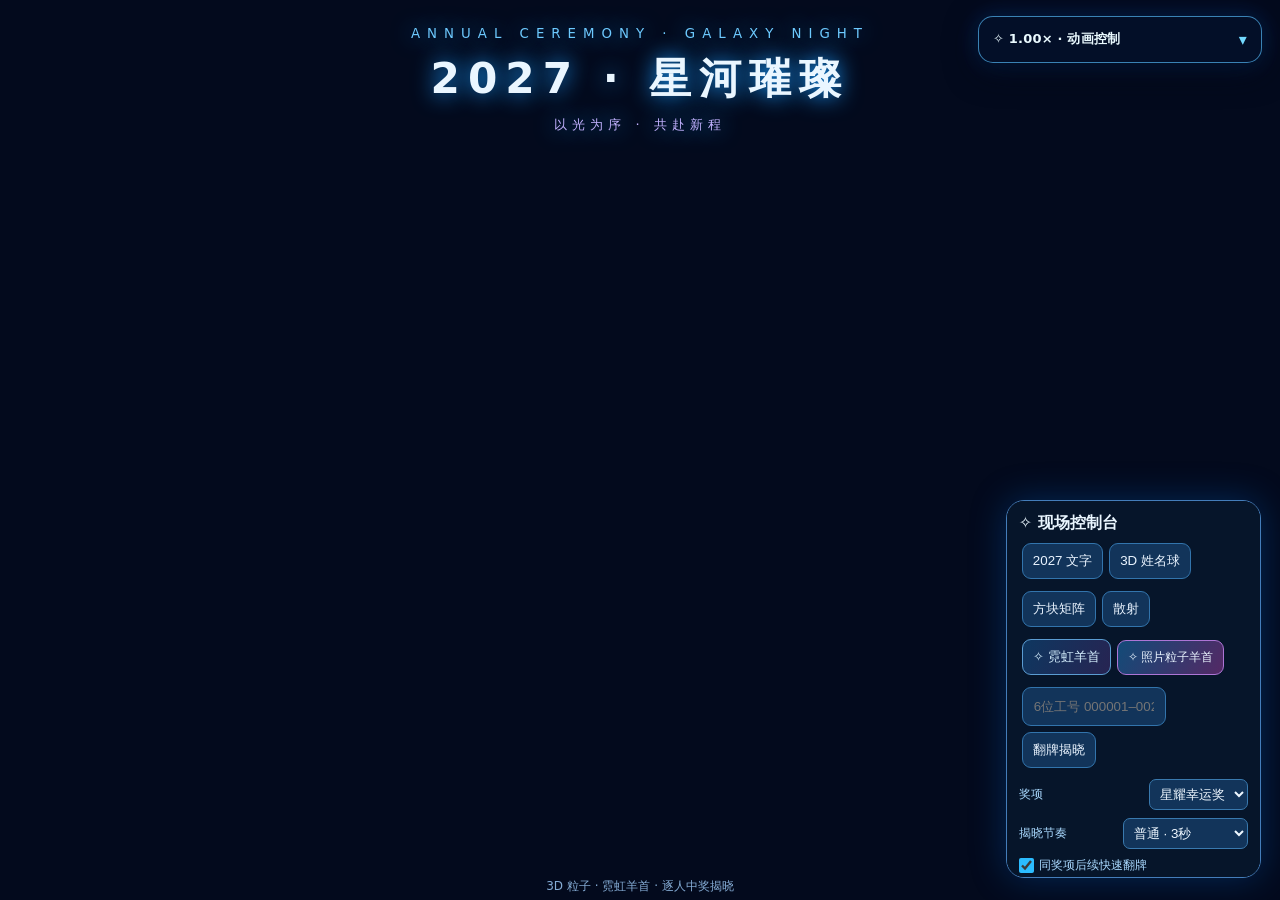
==== index.html @ 6345e289 "feat(cinema): wrap 1500 photos onto weighted 3D horn surfaces" ====
<!doctype html><html lang="zh"><head><meta charset="utf-8"><meta name="viewport" content="width=device-width,initial-scale=1"><title>2027 星河盛典抽奖</title><style>body{margin:0;background:#030a1d;color:#eaf6ff;font-family:system-ui,'PingFang SC',sans-serif;overflow:hidden}#screen{position:fixed;inset:0}header{position:fixed;top:22px;left:0;right:0;text-align:center;pointer-events:none;text-shadow:0 0 22px #189bff}header small{color:#6dcaff;letter-spacing:7px}h1{margin:8px;font-size:clamp(24px,4vw,48px);letter-spacing:8px}header p{color:#c2b2ff;letter-spacing:5px;font-size:13px}.control{position:fixed;right:20px;bottom:20px;background:#07182de8;padding:16px;border:1px solid #447dba;border-radius:18px;box-shadow:0 0 35px #0554ad66;width:280px}.control button,.control input{border:1px solid #3274ac;background:#12345a;color:#eaf4ff;border-radius:9px;padding:11px;margin:3px;cursor:pointer}.control input{width:144px}.control button:hover{background:#2462ab}.win{position:fixed;left:50%;top:49%;transform:translate(-50%,-50%) scale(.4);opacity:0;transition:.6s cubic-bezier(.2,1.5,.3,1);background:linear-gradient(135deg,#112b60,#14163b);border:2px solid #efcd80;border-radius:22px;padding:30px 65px;text-align:center;box-shadow:0 0 100px #d5a14f88;pointer-events:none}.win.show{opacity:1;transform:translate(-50%,-50%) scale(1)}.win .face{width:90px;height:90px;border-radius:50%;background:linear-gradient(45deg,#22deff,#8047f0);margin:auto;display:grid;place-items:center;font-size:38px;border:3px solid #eec972}.win h2{font-size:37px;margin:12px}.win span{color:#f4d187;letter-spacing:4px}.wall{position:fixed;left:20px;bottom:22px;max-width:46vw;display:flex;flex-wrap:wrap;gap:8px}.wall div{border:1px solid #bfa263;background:#071936da;padding:9px 13px;border-radius:10px;animation:pop .5s both}@keyframes pop{from{transform:scale(.3) translateY(50px);opacity:0}to{transform:scale(1);opacity:1}}.note{position:fixed;bottom:12px;left:50%;transform:translateX(-50%);font-size:12px;color:#85acd5}@media(max-width:700px){.control{width:230px;right:5px;bottom:5px;padding:8px}.win{padding:12px 35px}.wall{max-width:35vw;font-size:11px}header{top:8px}header small{font-size:9px}}</style><style>
@media (min-width:900px){header{top:2.5vh}header h1{font-size:min(3.3vw,52px)}header p{margin:6px}.control{right:1.5vw;bottom:2.5vh;width:255px;max-height:42vh;overflow:auto;box-sizing:border-box;padding:12px}.control p{margin:6px 0}.control button{padding:8px 10px}.control input{width:120px}.wall{max-width:42vw;max-height:22vh;overflow:hidden;bottom:2.5vh}.note{bottom:5px}.win{max-width:65vw;box-sizing:border-box}}
@media(max-height:750px){header{top:8px}header h1{font-size:30px;margin:3px}header p{margin:2px}.control{bottom:12px;padding:9px}.control p{margin:3px 0}.control button,.control input{padding:6px}.win{padding:15px 35px}}
</style><link rel="stylesheet" href="./projector.css?v=cinema3"><link rel="stylesheet" href="./cinema.css?v=cinema3"><link rel="stylesheet" href="./controls.css?v=cinema8"><link rel="stylesheet" href="./reveal.css?v=cinema5"></head><body><button id="operator-toggle" type="button">控制台</button><div id="screen"></div><header><small>ANNUAL CEREMONY · GALAXY NIGHT</small><h1>2027 · 星河璀璨</h1><p>以光为序 · 共赴新程</p></header><div class="wall" id="wall"></div><div class="win" id="win"><span>★ CONGRATULATIONS ★</span><div class="face" id="face">星</div><h2 id="person">幸运嘉宾</h2><p id="department">星耀幸运奖</p></div><div class="control"><b>✧ 现场控制台</b><p><button id="text">2027 文字</button><button id="sphere">3D 姓名球</button></p><p><button id="matrix">方块矩阵</button><button id="scatter">散射</button></p><p><button id="ram" title="正面羊角、银河蓝紫粒子与流光">✧ 霓虹羊首</button><button id="ramref" title="参考图深度粒子、GPU聚合、三维环绕流光">✧ 照片粒子羊首</button></p><input id="employee" inputmode="numeric" maxlength="6" aria-label="输入六位员工工号" placeholder="6位工号 000001–002000"><button id="draw">翻牌揭晓</button><p class="draw-settings"><label for="prize-select">奖项</label><select id="prize-select" aria-label="当前奖项"><option>星耀幸运奖</option><option>三等奖</option><option>二等奖</option><option>一等奖</option><option>特等奖</option></select></p><p class="draw-settings"><label for="reveal-mode">揭晓节奏</label><select id="reveal-mode" aria-label="揭晓节奏"><option value="normal">普通 · 3秒</option><option value="grand">大奖 · 3秒</option><option value="quick">快速 · 1秒</option><option value="long5">加长 · 5秒</option><option value="long8">悬念 · 8秒</option><option value="long10">特别大奖 · 10秒</option></select></p><p class="draw-settings"><label class="draw-check"><input type="checkbox" id="fast-followups" checked>同奖项后续快速翻牌</label></p><p><button id="random">随机演示</button><button id="draw5">5人同屏演示</button><button id="reset">重置</button></p><small>2,000 名模拟员工 · 实时 WebGL</small></div><section id="reveal-overlay" class="reveal-overlay" hidden aria-hidden="true" aria-label="开奖翻牌揭晓">
<div class="reveal-head"><div class="reveal-kicker">2027 · GALAXY AWARDS</div><div id="reveal-prize" class="reveal-prize">星耀幸运奖</div><div id="reveal-subtitle" class="reveal-subtitle">中奖名单已锁定 · 倒计时揭晓</div></div>
<div id="reveal-countdown" class="reveal-countdown" aria-live="polite">3</div><div id="reveal-cards" class="reveal-cards"></div>
</section><div class="note" id="note">3D 粒子 · 霓虹羊首 · 逐人中奖揭晓</div><details class="speed-dock" id="speed-dock">
 <summary><span>✧ <span id="dock-label">1.00× · 动画控制</span></span></summary>
 <div class="dock-body">
  <div class="dock-title"><span>粒子动画速度</span><strong id="speed-value">1.00×</strong></div>
  <label for="speed-range" style="position:absolute;clip-path:inset(50%);width:1px;height:1px;overflow:hidden">调整动画速度</label>
  <input id="speed-range" type="range" min="0.25" max="3" value="1" step="0.05" aria-label="粒子动画速度">
  <div class="dock-buttons" role="group" aria-label="常用动画速度">
   <button type="button" data-speed="0.5">0.5×</button>
   <button type="button" data-speed="1" class="active">1×</button>
   <button type="button" data-speed="1.5">1.5×</button>
   <button type="button" data-speed="2">2×</button>
  </div>
  <div class="dock-buttons"><button type="button" id="speed-pause" aria-pressed="false">⏸ 暂停</button><button type="button" id="cinema-fullscreen">⛶ 全屏播放</button></div>
  <div class="dock-divider"></div>
  <div class="dock-buttons action-buttons">
   <button type="button" id="effect-preset">配色：银河蓝</button>
   <button type="button" id="effect-burst">✦ 粒子绽放</button>
  </div>
  <label for="effect-intensity" class="dock-title">光效强度</label>
  <input type="range" id="effect-intensity" min="0" max="1.7" step="0.1" value="1" aria-label="光效强度">
  <div class="dock-divider"></div>
  <label class="photo-import" for="ram-photo-files">导入头像照片（最多2000张）</label>
  <input id="ram-photo-files" type="file" accept="image/*" multiple>
  <label for="ram-photo-ratio" class="dock-title">照片密度 <strong id="ram-photo-value">85%</strong></label>
  <input id="ram-photo-ratio" type="range" min="0" max="1" step="0.05" value="0.85">
  <button id="ram-photo-reset" type="button">恢复示例小羊</button>
  <p id="ram-photo-status" role="status">示例小羊 · 尚未导入真人照片</p>
  <p class="dock-help">照片仅用于当前页面，刷新后需重新导入。</p>
  <p class="dock-help">调速只改变动画播放，不影响抽奖名额或结果。</p>
 </div>
</details><script>if(/Android/i.test(navigator.userAgent))document.body.classList.add('projector');</script><script defer src="./reveal.js?v=cinema5"></script><script defer src="./lottery-flow.js?v=cinema4"></script><script defer src="./ram-shape.js?v=cinema5"></script><script defer src="./fallback.js?v=cinema8"></script><script type="module" src="./app.js?v=cinema8"></script></body></html>
---- projector.css ----
/* Projector presentation view: controls belong on a separate operator device. */
html,body{width:100%;height:100%;overflow:hidden}
body.projector header{top:4%;left:5%;right:5%;z-index:3}
body.projector header small{font-size:15px;letter-spacing:7px}
body.projector header h1{font-size:52px;letter-spacing:8px;margin:10px 0}
body.projector header p{font-size:18px;letter-spacing:4px}
body.projector .control,body.projector .note{display:none!important}
body.projector .wall{left:5%;bottom:5%;max-width:85%;max-height:20%;overflow:hidden;z-index:4}
body.projector .win{z-index:10;max-width:70%;box-sizing:border-box}
body.projector #screen{z-index:1}

/* Projector keeps the existing controls hidden; ram can open via ?mode=ram. */
body.projector.ram-active header{text-shadow:0 0 22px #278eff,0 0 55px #7341cc}
---- cinema.css ----
body.projector header{top:3%}body.projector header h1{font-size:40px!important}body.projector .win{box-shadow:0 0 75px #0ef8,0 0 130px #a5f7;border-color:#ffd88a}body.projector #screen:after{content:"";position:absolute;inset:0;pointer-events:none;background:radial-gradient(ellipse at center,transparent 35%,#03091b99 100%)}body.projector header{text-shadow:0 0 32px #179aff,0 0 75px #803dff}body.projector .win.show{animation:revealPulse .85s ease-out}@keyframes revealPulse{0%{filter:brightness(3)}65%{filter:brightness(1.4)}100%{filter:brightness(1)}}
---- controls.css ----
/* Accessible, lightweight playback controls independent from operator controls. */
.speed-dock{position:fixed;z-index:30;top:16px;right:18px;width:282px;max-width:calc(100vw - 30px);color:#eafaff;background:rgba(4,16,42,.94);border:1px solid rgba(88,193,255,.65);border-radius:15px;box-shadow:0 8px 32px #030917aa,0 0 22px #0876ff44;font:13px/1.45 system-ui,'PingFang SC',sans-serif;overflow:hidden}
.speed-dock summary{list-style:none;cursor:pointer;user-select:none;padding:11px 14px;display:flex;justify-content:space-between;align-items:center;font-weight:700;letter-spacing:.2px;touch-action:manipulation}
.speed-dock summary::-webkit-details-marker{display:none}
.speed-dock summary::after{content:'▾';color:#73d9ff;font-size:16px;margin-left:8px}
.speed-dock[open] summary::after{content:'▴'}
.speed-dock .dock-body{border-top:1px solid #31739b88;padding:13px 14px 14px}
.speed-dock .dock-title{display:flex;align-items:center;justify-content:space-between;color:#a8e6ff;margin-bottom:6px}
.speed-dock .dock-title strong{font-size:17px;color:#fff;letter-spacing:1px}
.speed-dock input[type='range']{width:100%;display:block;margin:10px 0 12px;accent-color:#4bd7ff;cursor:pointer;min-height:20px}
.speed-dock .dock-buttons{display:flex;gap:6px;flex-wrap:wrap;margin:7px 0 11px}
.speed-dock button{border:1px solid #3982b3;background:#112a51;border-radius:8px;padding:8px 10px;color:#dcefff;font:600 12px system-ui,sans-serif;cursor:pointer;min-height:34px;flex:1;white-space:nowrap}
.speed-dock button:hover,.speed-dock button:focus-visible{background:#1a5688;outline:2px solid #74dbff;outline-offset:1px}
.speed-dock button.active{background:linear-gradient(120deg,#1165a8,#5333a7);border-color:#75ddff;color:white;box-shadow:0 0 14px #188eff65}
.speed-dock .action-buttons button{border-color:#9473ca;background:#33245c}
.speed-dock .dock-help{margin:8px 0 0;color:#90adcd;font-size:11px}
.speed-dock .dock-divider{height:1px;background:linear-gradient(90deg,transparent,#376f9d,transparent);margin:9px 0}
body.projector .speed-dock{top:auto;bottom:18px;right:18px;width:262px;border-color:#387eae;background:#06142cf2}
body.projector .speed-dock summary{padding:9px 12px;font-size:12px}
@media(max-width:700px){.speed-dock{top:auto;bottom:10px;right:10px;width:250px}.speed-dock .dock-body{padding:10px}}
@media(prefers-reduced-motion:reduce){.speed-dock *{transition:none!important}}

/* Lottery operator options: styling scoped to the operator panel */
.control .draw-settings{display:flex;align-items:center;justify-content:space-between;gap:8px;margin:8px 0}
.control .draw-settings>label{flex:none;font-size:12px;color:#a9d9ff}
.control select{background:#12345a;color:#eef7ff;border:1px solid #3979ae;padding:6px;border-radius:7px;min-width:0;max-width:165px}
.control .draw-check{display:flex;align-items:center;gap:5px;white-space:nowrap;font-size:12px}
.control .draw-check input{width:15px;height:15px;margin:0;accent-color:#2bbcff}
.control #draw5{border-color:#b68b63;color:#ffe4b4}
@media(max-height:750px){.control .draw-settings{margin:3px 0}.control select{padding:4px}}

/* Neon ram uses the existing Cinema control shape and original galaxy palette. */
.control #ram{border-color:#5b9cd2;color:#d7f1ff;background:linear-gradient(115deg,#0e3760,#272452)}
.control #ram:hover,.control #ram:focus-visible{background:linear-gradient(115deg,#195a92,#473e8c)}
body.ram-active header small{color:#9adfff}
body.ram-active header{text-shadow:0 0 24px #427aff77}
body.ram-active #note{color:#91bce8}

.control #ramref{border-color:#ad75d6;background:linear-gradient(120deg,#124b78,#542965);font-size:12px}

.speed-dock{max-height:calc(100dvh - 32px);overflow-y:auto}.speed-dock input[type=file]{width:100%;font-size:11px;margin:9px 0;color:#a8d8ff}.photo-import{color:#bfe8ff;font-size:12px}#ram-photo-status{font-size:11px;color:#b9a4d6;line-height:1.5}

#operator-toggle{display:none;position:fixed;left:18px;bottom:20px;z-index:60;border:1px solid #6694c6;background:#07182de8;color:#d8eaff;padding:10px 15px;border-radius:10px}body.photo-stage #operator-toggle{display:block}body.photo-stage .control{display:none}body.photo-stage.show-operator .control{display:block;z-index:40;max-height:65dvh;overflow:auto}body.photo-stage header{top:18px}body.photo-stage header h1{font-size:clamp(22px,3vw,42px)}body.photo-stage .note{display:none}
---- reveal.css ----
/* Lightweight scoreboard reveal: CSS transforms only; no extra WebGL render pass. */
.reveal-overlay[hidden], .reveal-profile[hidden], .reveal-countdown[hidden]{display:none!important}
.reveal-overlay{position:fixed;inset:0;z-index:21;display:flex;align-items:center;justify-content:center;flex-direction:column;gap:clamp(10px,2vh,25px);padding:clamp(12px,3vw,40px);box-sizing:border-box;color:#fff;background:radial-gradient(ellipse at 50% 50%,#11234ce8 0%,#07102be9 56%,#020817f6 100%);font-family:system-ui,'PingFang SC',sans-serif;text-align:center;opacity:0;transition:opacity .25s ease;isolation:isolate}
.reveal-overlay.visible{opacity:1}
.reveal-overlay:before{content:'';position:absolute;inset:3%;border:1px solid #6bbfff44;box-shadow:inset 0 0 44px #168bff18,0 0 80px #421b9259;pointer-events:none;border-radius:24px;z-index:-1}
.reveal-head{flex-shrink:0}
.reveal-kicker{font-size:clamp(11px,1.1vw,16px);letter-spacing:.38em;color:#8cceff;text-shadow:0 0 12px #19a1fb}
.reveal-prize{font-weight:800;font-size:clamp(24px,3vw,54px);letter-spacing:.12em;margin:4px auto;color:#f9dca4;text-shadow:0 0 24px #ffc65a8c}
.reveal-subtitle{font-size:clamp(13px,1.3vw,19px);color:#b0cdf8;letter-spacing:.2em}
.reveal-countdown{font-variant-numeric:tabular-nums;font-size:clamp(62px,11vh,125px);font-weight:900;line-height:1.04;color:#fff4cb;text-shadow:0 0 25px #ffc86fae,0 0 65px #b979f590;animation:count-pop .6s ease-out}
.reveal-countdown.pop{animation:count-pop .6s ease-out}
@keyframes count-pop{0%{transform:scale(1.55);opacity:.25}55%{transform:scale(.98);opacity:1}100%{transform:scale(1)}}
.reveal-cards{display:flex;flex-wrap:wrap;justify-content:center;align-content:center;gap:clamp(8px,1.2vw,22px);width:100%;max-width:1800px;max-height:75vh;overflow:auto;padding:6px;box-sizing:border-box}
.reveal-tile{flex:0 1 min(650px,95%);min-width:0;border:1px solid #8bbdf988;background:linear-gradient(145deg,#122d62e8 0%,#091d42ed 70%,#211338ee 100%);border-radius:18px;padding:clamp(12px,1.7vw,26px);box-shadow:0 12px 40px #02081399,inset 0 1px #d3e5ff33;box-sizing:border-box}
.reveal-tile-rank{color:#e2ca98;font-size:clamp(11px,1vw,15px);letter-spacing:.25em;margin-bottom:12px}
.reveal-digits{display:flex;align-items:center;justify-content:center;gap:clamp(3px,.5vw,10px);font-variant-numeric:tabular-nums;font-feature-settings:'tnum';white-space:nowrap}
.digit-slot{--flip-duration:460ms;display:grid;place-items:center;position:relative;flex:0 1 74px;aspect-ratio: .73;min-width:0;max-width:74px;perspective:550px;border:1px solid #507daf;border-radius:8px;background:linear-gradient(180deg,#061127 0%,#071b3c 49%,#020b19 50%,#122953 100%);box-shadow:inset 0 2px 6px #0109179c,0 0 20px #007fff40;overflow:hidden}
.digit-fixed{border-color:#31537a;opacity:.74}
.digit-flip{border-color:#c5a76c;box-shadow:0 0 13px #ffc36244,inset 0 2px 6px #010917b8}
.digit-slot:after{content:'';position:absolute;left:0;right:0;top:50%;border-top:2px solid #030b19a6;pointer-events:none;z-index:4}
.digit-front,.digit-back{position:absolute;inset:0;display:grid;place-items:center;font-family:ui-monospace,Menlo,Consolas,monospace;font-size:clamp(32px,5vw,80px);font-weight:900;color:#e1f2ff;text-shadow:0 0 15px #54bcff;backface-visibility:hidden;transform-origin:center;line-height:1}
.digit-back{transform:rotateX(90deg);opacity:0;color:#ffe4a8;text-shadow:0 0 18px #ffbd58}
.digit-slot.flipping .digit-front{animation:flip-out var(--flip-duration) ease-in-out forwards}
.digit-slot.flipping .digit-back{animation:flip-in var(--flip-duration) ease-in-out forwards}
.digit-slot.revealed .digit-front{color:#ffe5b5;text-shadow:0 0 18px #efba5b}
@keyframes flip-out{0%,47%{transform:rotateX(0);opacity:1}50%,100%{transform:rotateX(-90deg);opacity:0}}
@keyframes flip-in{0%,48%{transform:rotateX(90deg);opacity:0}51%,100%{transform:rotateX(0);opacity:1}}
.reveal-divider{color:#9ec7f2;font-size:clamp(16px,2.2vw,35px);align-self:center}
.reveal-profile{display:flex;align-items:center;justify-content:center;gap:clamp(10px,1.5vw,20px);margin-top:17px;opacity:0;transform:translateY(15px) scale(.96)}
.reveal-profile.in{animation:profile-open .65s cubic-bezier(.2,1,.3,1) forwards}
@keyframes profile-open{to{transform:translateY(0) scale(1);opacity:1}}
.reveal-portrait{width:clamp(48px,5vw,88px);height:clamp(48px,5vw,88px);flex:none;display:grid;place-items:center;border-radius:50%;border:2px solid #ffdc95;background:linear-gradient(135deg,#147dc3,#6540bb,#d39457);font-size:clamp(26px,3vw,48px);box-shadow:0 0 23px #f4ae5a6b}
.reveal-profile-text{display:flex;flex-direction:column;text-align:left;gap:6px;min-width:0}
.reveal-person{font-size:clamp(19px,2.3vw,35px);white-space:nowrap;overflow:hidden;text-overflow:ellipsis}
.reveal-department{color:#b1d6ff;font-size:clamp(12px,1.2vw,17px);white-space:nowrap;overflow:hidden;text-overflow:ellipsis}
.reveal-overlay[data-mode="grand"] .digit-slot{--flip-duration:620ms}
.reveal-overlay[data-mode="quick"] .digit-slot{--flip-duration:220ms}
.reveal-overlay[data-layout="group"] .reveal-tile{flex:1 1 290px;max-width:calc(50% - 10px);padding:clamp(11px,1.25vw,19px)}
.reveal-overlay[data-layout="group"] .digit-slot{max-width:48px;flex-basis:48px}
.reveal-overlay[data-layout="group"] .digit-front,.reveal-overlay[data-layout="group"] .digit-back{font-size:clamp(28px,3vw,49px)}
.reveal-overlay[data-layout="group"] .reveal-person{font-size:clamp(17px,1.8vw,25px)}
.reveal-overlay[data-layout="group"] .reveal-profile{margin-top:13px}
.reveal-overlay[data-layout="group"] .reveal-portrait{width:50px;height:50px;font-size:28px}
@media(min-width:1400px){.reveal-overlay[data-layout="group"] .reveal-tile{flex-basis:290px;max-width:calc(20% - 18px)}.reveal-overlay[data-layout="group"] .digit-slot{max-width:42px;flex-basis:42px}.reveal-overlay[data-layout="group"] .digit-front,.reveal-overlay[data-layout="group"] .digit-back{font-size:38px}}
@media(max-width:760px){.reveal-overlay{padding:10px;gap:8px}.reveal-tile{padding:11px;max-width:100%}.digit-slot{flex-basis:47px;max-width:47px}.digit-front,.digit-back{font-size:35px}.reveal-cards{max-height:75vh}.reveal-overlay[data-layout="group"] .reveal-tile{flex-basis:240px;max-width:calc(50% - 5px)}.reveal-overlay[data-layout="group"] .digit-slot{flex-basis:30px;max-width:30px}.reveal-overlay[data-layout="group"] .digit-front,.reveal-overlay[data-layout="group"] .digit-back{font-size:25px}}
@media(prefers-reduced-motion:reduce){.reveal-countdown,.digit-slot.flipping .digit-front,.digit-slot.flipping .digit-back,.reveal-profile.in{animation-duration:.01ms!important}.reveal-overlay{transition:none}}

/* Reveal emphasis is CSS-only while the low-power WebGL scene is frozen. */
.reveal-overlay.celebrate:after{content:'';position:absolute;inset:0;z-index:3;pointer-events:none;background:radial-gradient(ellipse at center,#ffe7ac77 0%,#ffe7ac00 55%);animation:reveal-flash 850ms ease-out forwards}
@keyframes reveal-flash{from{opacity:.95;transform:scale(.75)}to{opacity:0;transform:scale(1.3)}}
body.reveal-running .speed-dock{opacity:0;pointer-events:none}
body.reveal-running .control{pointer-events:none;opacity:.45}

body.reveal-running #fps-hud{opacity:.15;pointer-events:none}

/* Split-flap hinge: upper panel falls, lower panel arrives, with a scoreboard seam. */
.digit-flip{background:linear-gradient(180deg,#152b4b 0%,#0b1a31 48%,#020915 49%,#1e3452 51%,#102542 100%);box-shadow:inset 0 2px 5px #d9e6ff2f,inset 0 -6px 10px #0008,0 0 18px #ffd18450}
.digit-slot:after{border-top:3px solid #020711;box-shadow:0 1px 1px #cfe7ff30}
.reveal-overlay[data-mode="long5"] .digit-slot,.reveal-overlay[data-mode="long8"] .digit-slot,.reveal-overlay[data-mode="long10"] .digit-slot{--flip-duration:560ms}
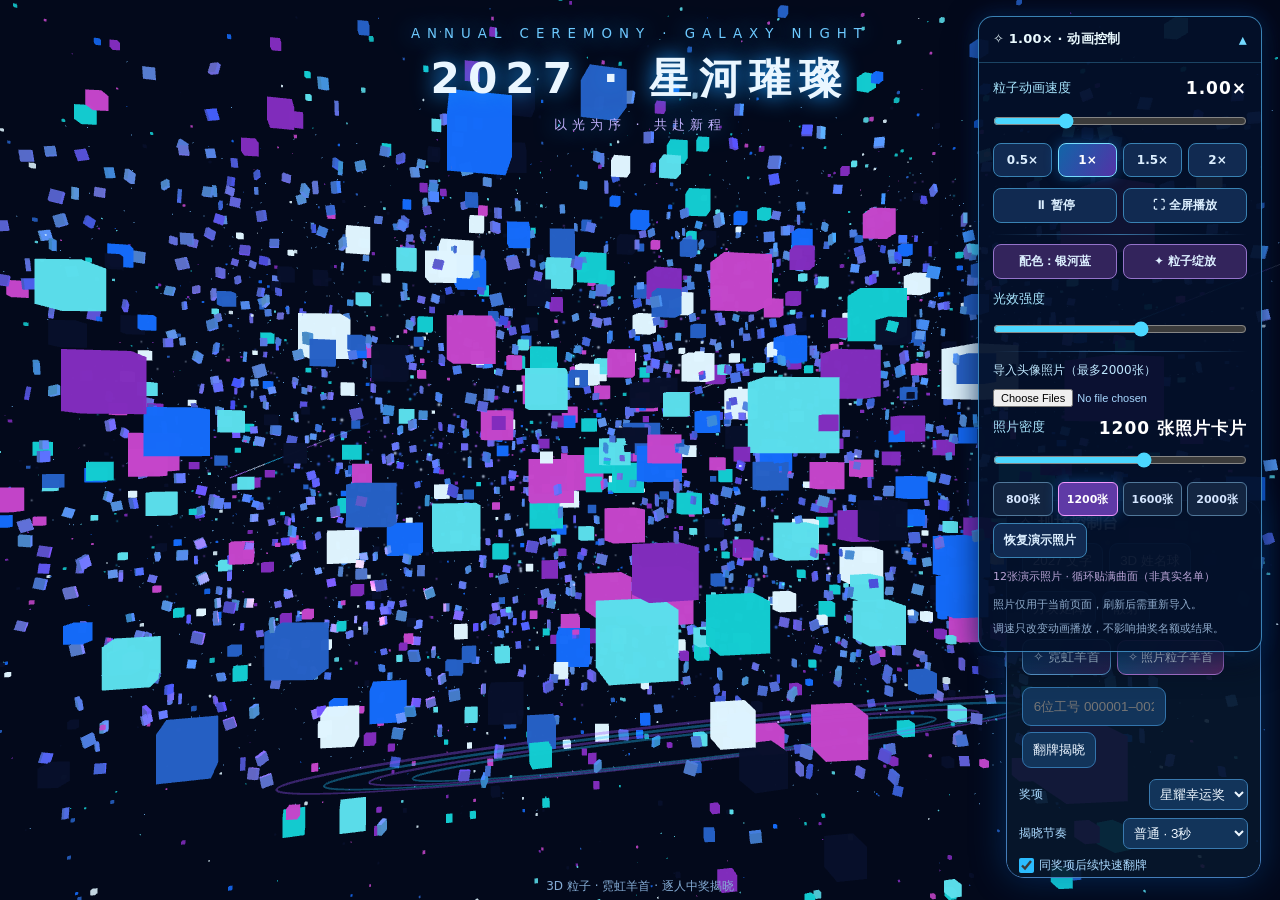
==== commit ff2602ef: "feat(cinema): ship 3D portrait ram with neon anatomy and density presets" ====
--- a/index.html
+++ b/index.html
@@ -27,11 +27,11 @@
   <div class="dock-divider"></div>
   <label class="photo-import" for="ram-photo-files">导入头像照片（最多2000张）</label>
   <input id="ram-photo-files" type="file" accept="image/*" multiple>
-  <label for="ram-photo-ratio" class="dock-title">照片密度 <strong id="ram-photo-value">85%</strong></label>
-  <input id="ram-photo-ratio" type="range" min="0" max="1" step="0.05" value="0.85">
-  <button id="ram-photo-reset" type="button">恢复示例小羊</button>
-  <p id="ram-photo-status" role="status">示例小羊 · 尚未导入真人照片</p>
+  <label for="ram-photo-ratio" class="dock-title">照片密度 <strong id="ram-photo-value">约1200张</strong></label>
+  <input id="ram-photo-ratio" type="range" min="0" max="1" step="0.05" value="0.60">
+  <div class="photo-presets"><button type="button" data-photo-count="800">800张</button><button type="button" data-photo-count="1200" class="active">1200张</button><button type="button" data-photo-count="1600">1600张</button><button type="button" data-photo-count="2000">2000张</button></div><button id="ram-photo-reset" type="button">恢复演示照片</button>
+  <p id="ram-photo-status" role="status">正在加载12张演示照片（循环使用）</p>
   <p class="dock-help">照片仅用于当前页面，刷新后需重新导入。</p>
   <p class="dock-help">调速只改变动画播放，不影响抽奖名额或结果。</p>
  </div>
-</details><script>if(/Android/i.test(navigator.userAgent))document.body.classList.add('projector');</script><script defer src="./reveal.js?v=cinema5"></script><script defer src="./lottery-flow.js?v=cinema4"></script><script defer src="./ram-shape.js?v=cinema5"></script><script defer src="./fallback.js?v=cinema8"></script><script type="module" src="./app.js?v=cinema8"></script></body></html>+</details><script>if(/Android/i.test(navigator.userAgent))document.body.classList.add('projector');</script><script defer src="./reveal.js?v=cinema5"></script><script defer src="./lottery-flow.js?v=cinema4"></script><script defer src="./ram-shape.js?v=cinema5"></script><script defer src="./fallback.js?v=cinema8"></script><script type="module" src="./app.js?v=cinema10"></script></body></html>
--- a/controls.css
+++ b/controls.css
@@ -41,3 +41,8 @@
 .speed-dock{max-height:calc(100dvh - 32px);overflow-y:auto}.speed-dock input[type=file]{width:100%;font-size:11px;margin:9px 0;color:#a8d8ff}.photo-import{color:#bfe8ff;font-size:12px}#ram-photo-status{font-size:11px;color:#b9a4d6;line-height:1.5}
 
 #operator-toggle{display:none;position:fixed;left:18px;bottom:20px;z-index:60;border:1px solid #6694c6;background:#07182de8;color:#d8eaff;padding:10px 15px;border-radius:10px}body.photo-stage #operator-toggle{display:block}body.photo-stage .control{display:none}body.photo-stage.show-operator .control{display:block;z-index:40;max-height:65dvh;overflow:auto}body.photo-stage header{top:18px}body.photo-stage header h1{font-size:clamp(22px,3vw,42px)}body.photo-stage .note{display:none}
+
+/* Spatial photo ram A/B density presets. The presets stay within the speed dock. */
+.photo-presets{display:flex;gap:5px;flex-wrap:wrap;margin:7px 0}
+.photo-presets button{flex:1;min-width:54px;padding:6px 4px;font-size:11px;border:1px solid #51789a;border-radius:6px;background:#132541;color:#d5e6ff;cursor:pointer}
+.photo-presets button.active{background:#5f3aa6;border-color:#f39aff;color:white}
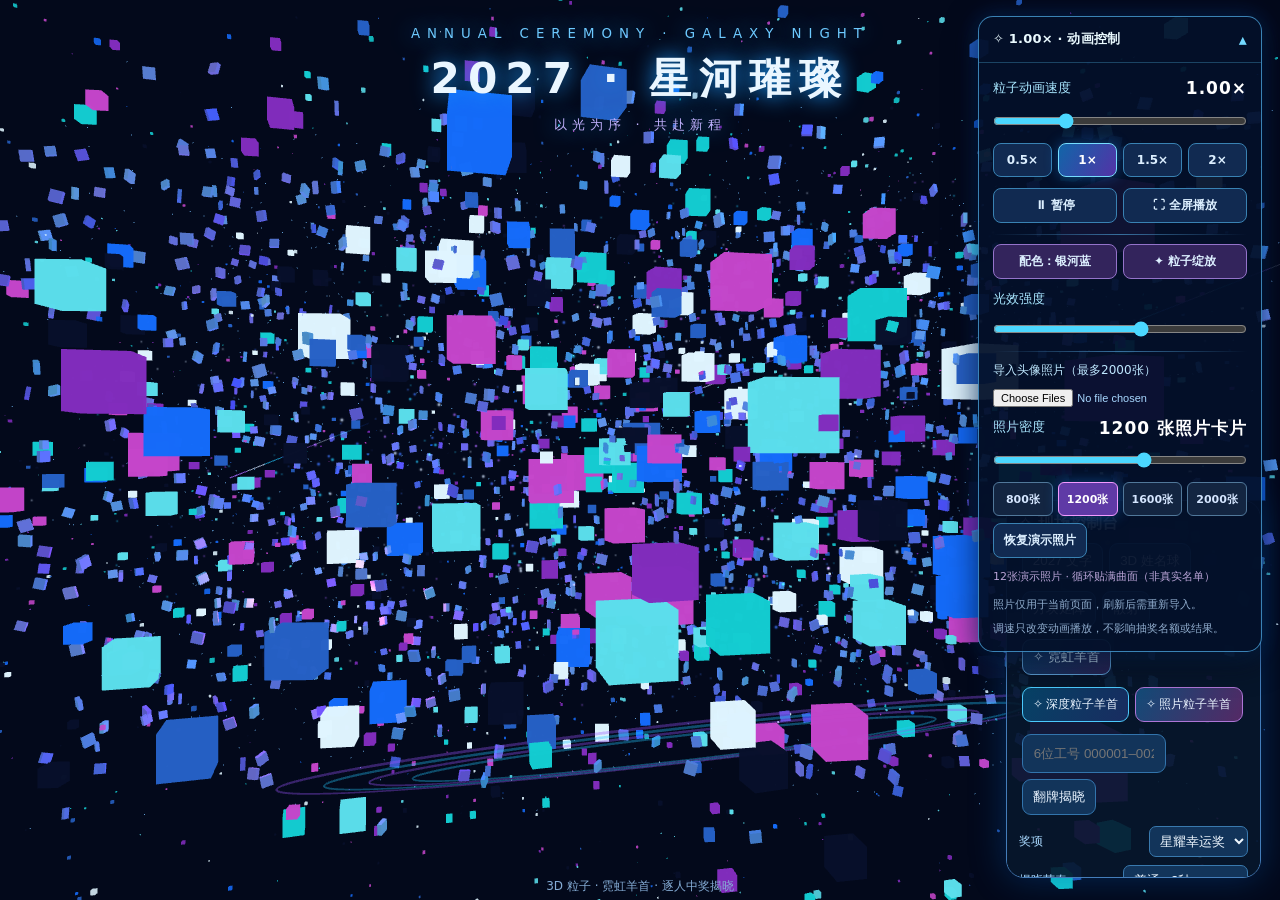
==== commit 4f1a0609: "feat(cinema): restore selectable historical depth particle ram mode" ====
--- a/index.html
+++ b/index.html
@@ -1,7 +1,7 @@
 <!doctype html><html lang="zh"><head><meta charset="utf-8"><meta name="viewport" content="width=device-width,initial-scale=1"><title>2027 星河盛典抽奖</title><style>body{margin:0;background:#030a1d;color:#eaf6ff;font-family:system-ui,'PingFang SC',sans-serif;overflow:hidden}#screen{position:fixed;inset:0}header{position:fixed;top:22px;left:0;right:0;text-align:center;pointer-events:none;text-shadow:0 0 22px #189bff}header small{color:#6dcaff;letter-spacing:7px}h1{margin:8px;font-size:clamp(24px,4vw,48px);letter-spacing:8px}header p{color:#c2b2ff;letter-spacing:5px;font-size:13px}.control{position:fixed;right:20px;bottom:20px;background:#07182de8;padding:16px;border:1px solid #447dba;border-radius:18px;box-shadow:0 0 35px #0554ad66;width:280px}.control button,.control input{border:1px solid #3274ac;background:#12345a;color:#eaf4ff;border-radius:9px;padding:11px;margin:3px;cursor:pointer}.control input{width:144px}.control button:hover{background:#2462ab}.win{position:fixed;left:50%;top:49%;transform:translate(-50%,-50%) scale(.4);opacity:0;transition:.6s cubic-bezier(.2,1.5,.3,1);background:linear-gradient(135deg,#112b60,#14163b);border:2px solid #efcd80;border-radius:22px;padding:30px 65px;text-align:center;box-shadow:0 0 100px #d5a14f88;pointer-events:none}.win.show{opacity:1;transform:translate(-50%,-50%) scale(1)}.win .face{width:90px;height:90px;border-radius:50%;background:linear-gradient(45deg,#22deff,#8047f0);margin:auto;display:grid;place-items:center;font-size:38px;border:3px solid #eec972}.win h2{font-size:37px;margin:12px}.win span{color:#f4d187;letter-spacing:4px}.wall{position:fixed;left:20px;bottom:22px;max-width:46vw;display:flex;flex-wrap:wrap;gap:8px}.wall div{border:1px solid #bfa263;background:#071936da;padding:9px 13px;border-radius:10px;animation:pop .5s both}@keyframes pop{from{transform:scale(.3) translateY(50px);opacity:0}to{transform:scale(1);opacity:1}}.note{position:fixed;bottom:12px;left:50%;transform:translateX(-50%);font-size:12px;color:#85acd5}@media(max-width:700px){.control{width:230px;right:5px;bottom:5px;padding:8px}.win{padding:12px 35px}.wall{max-width:35vw;font-size:11px}header{top:8px}header small{font-size:9px}}</style><style>
 @media (min-width:900px){header{top:2.5vh}header h1{font-size:min(3.3vw,52px)}header p{margin:6px}.control{right:1.5vw;bottom:2.5vh;width:255px;max-height:42vh;overflow:auto;box-sizing:border-box;padding:12px}.control p{margin:6px 0}.control button{padding:8px 10px}.control input{width:120px}.wall{max-width:42vw;max-height:22vh;overflow:hidden;bottom:2.5vh}.note{bottom:5px}.win{max-width:65vw;box-sizing:border-box}}
 @media(max-height:750px){header{top:8px}header h1{font-size:30px;margin:3px}header p{margin:2px}.control{bottom:12px;padding:9px}.control p{margin:3px 0}.control button,.control input{padding:6px}.win{padding:15px 35px}}
-</style><link rel="stylesheet" href="./projector.css?v=cinema3"><link rel="stylesheet" href="./cinema.css?v=cinema3"><link rel="stylesheet" href="./controls.css?v=cinema8"><link rel="stylesheet" href="./reveal.css?v=cinema5"></head><body><button id="operator-toggle" type="button">控制台</button><div id="screen"></div><header><small>ANNUAL CEREMONY · GALAXY NIGHT</small><h1>2027 · 星河璀璨</h1><p>以光为序 · 共赴新程</p></header><div class="wall" id="wall"></div><div class="win" id="win"><span>★ CONGRATULATIONS ★</span><div class="face" id="face">星</div><h2 id="person">幸运嘉宾</h2><p id="department">星耀幸运奖</p></div><div class="control"><b>✧ 现场控制台</b><p><button id="text">2027 文字</button><button id="sphere">3D 姓名球</button></p><p><button id="matrix">方块矩阵</button><button id="scatter">散射</button></p><p><button id="ram" title="正面羊角、银河蓝紫粒子与流光">✧ 霓虹羊首</button><button id="ramref" title="参考图深度粒子、GPU聚合、三维环绕流光">✧ 照片粒子羊首</button></p><input id="employee" inputmode="numeric" maxlength="6" aria-label="输入六位员工工号" placeholder="6位工号 000001–002000"><button id="draw">翻牌揭晓</button><p class="draw-settings"><label for="prize-select">奖项</label><select id="prize-select" aria-label="当前奖项"><option>星耀幸运奖</option><option>三等奖</option><option>二等奖</option><option>一等奖</option><option>特等奖</option></select></p><p class="draw-settings"><label for="reveal-mode">揭晓节奏</label><select id="reveal-mode" aria-label="揭晓节奏"><option value="normal">普通 · 3秒</option><option value="grand">大奖 · 3秒</option><option value="quick">快速 · 1秒</option><option value="long5">加长 · 5秒</option><option value="long8">悬念 · 8秒</option><option value="long10">特别大奖 · 10秒</option></select></p><p class="draw-settings"><label class="draw-check"><input type="checkbox" id="fast-followups" checked>同奖项后续快速翻牌</label></p><p><button id="random">随机演示</button><button id="draw5">5人同屏演示</button><button id="reset">重置</button></p><small>2,000 名模拟员工 · 实时 WebGL</small></div><section id="reveal-overlay" class="reveal-overlay" hidden aria-hidden="true" aria-label="开奖翻牌揭晓">
+</style><link rel="stylesheet" href="./projector.css?v=cinema3"><link rel="stylesheet" href="./cinema.css?v=cinema3"><link rel="stylesheet" href="./controls.css?v=cinema11"><link rel="stylesheet" href="./reveal.css?v=cinema5"></head><body><button id="operator-toggle" type="button">控制台</button><div id="screen"></div><header><small>ANNUAL CEREMONY · GALAXY NIGHT</small><h1>2027 · 星河璀璨</h1><p>以光为序 · 共赴新程</p></header><div class="wall" id="wall"></div><div class="win" id="win"><span>★ CONGRATULATIONS ★</span><div class="face" id="face">星</div><h2 id="person">幸运嘉宾</h2><p id="department">星耀幸运奖</p></div><div class="control"><b>✧ 现场控制台</b><p><button id="text">2027 文字</button><button id="sphere">3D 姓名球</button></p><p><button id="matrix">方块矩阵</button><button id="scatter">散射</button></p><p><button id="ram" title="正面羊角、银河蓝紫粒子与流光">✧ 霓虹羊首</button></p><p><button id="ramdepth" type="button" title="原参考图深度粒子版本（不包含照片卡片）" aria-pressed="false">✧ 深度粒子羊首</button><button id="ramref" type="button" title="三维羊角照片曲面与发光粒子" aria-pressed="false">✧ 照片粒子羊首</button></p><input id="employee" inputmode="numeric" maxlength="6" aria-label="输入六位员工工号" placeholder="6位工号 000001–002000"><button id="draw">翻牌揭晓</button><p class="draw-settings"><label for="prize-select">奖项</label><select id="prize-select" aria-label="当前奖项"><option>星耀幸运奖</option><option>三等奖</option><option>二等奖</option><option>一等奖</option><option>特等奖</option></select></p><p class="draw-settings"><label for="reveal-mode">揭晓节奏</label><select id="reveal-mode" aria-label="揭晓节奏"><option value="normal">普通 · 3秒</option><option value="grand">大奖 · 3秒</option><option value="quick">快速 · 1秒</option><option value="long5">加长 · 5秒</option><option value="long8">悬念 · 8秒</option><option value="long10">特别大奖 · 10秒</option></select></p><p class="draw-settings"><label class="draw-check"><input type="checkbox" id="fast-followups" checked>同奖项后续快速翻牌</label></p><p><button id="random">随机演示</button><button id="draw5">5人同屏演示</button><button id="reset">重置</button></p><small>2,000 名模拟员工 · 实时 WebGL</small></div><section id="reveal-overlay" class="reveal-overlay" hidden aria-hidden="true" aria-label="开奖翻牌揭晓">
 <div class="reveal-head"><div class="reveal-kicker">2027 · GALAXY AWARDS</div><div id="reveal-prize" class="reveal-prize">星耀幸运奖</div><div id="reveal-subtitle" class="reveal-subtitle">中奖名单已锁定 · 倒计时揭晓</div></div>
 <div id="reveal-countdown" class="reveal-countdown" aria-live="polite">3</div><div id="reveal-cards" class="reveal-cards"></div>
 </section><div class="note" id="note">3D 粒子 · 霓虹羊首 · 逐人中奖揭晓</div><details class="speed-dock" id="speed-dock">
@@ -34,4 +34,4 @@
   <p class="dock-help">照片仅用于当前页面，刷新后需重新导入。</p>
   <p class="dock-help">调速只改变动画播放，不影响抽奖名额或结果。</p>
  </div>
-</details><script>if(/Android/i.test(navigator.userAgent))document.body.classList.add('projector');</script><script defer src="./reveal.js?v=cinema5"></script><script defer src="./lottery-flow.js?v=cinema4"></script><script defer src="./ram-shape.js?v=cinema5"></script><script defer src="./fallback.js?v=cinema8"></script><script type="module" src="./app.js?v=cinema10"></script></body></html>+</details><script>if(/Android/i.test(navigator.userAgent))document.body.classList.add('projector');</script><script defer src="./reveal.js?v=cinema5"></script><script defer src="./lottery-flow.js?v=cinema4"></script><script defer src="./ram-shape.js?v=cinema5"></script><script defer src="./fallback.js?v=cinema11"></script><script type="module" src="./app.js?v=cinema11"></script></body></html>
--- a/controls.css
+++ b/controls.css
@@ -46,3 +46,7 @@
 .photo-presets{display:flex;gap:5px;flex-wrap:wrap;margin:7px 0}
 .photo-presets button{flex:1;min-width:54px;padding:6px 4px;font-size:11px;border:1px solid #51789a;border-radius:6px;background:#132541;color:#d5e6ff;cursor:pointer}
 .photo-presets button.active{background:#5f3aa6;border-color:#f39aff;color:white}
+
+/* Independent historical reference depth cloud, separate from portrait ram. */
+.control #ramdepth{border-color:#4bc9fc;background:linear-gradient(120deg,#064266,#192c60);font-size:12px}
+.control #ramdepth[aria-pressed="true"],.control #ramref[aria-pressed="true"]{outline:2px solid #b5eaff;outline-offset:1px;box-shadow:0 0 15px #39bbfc66}
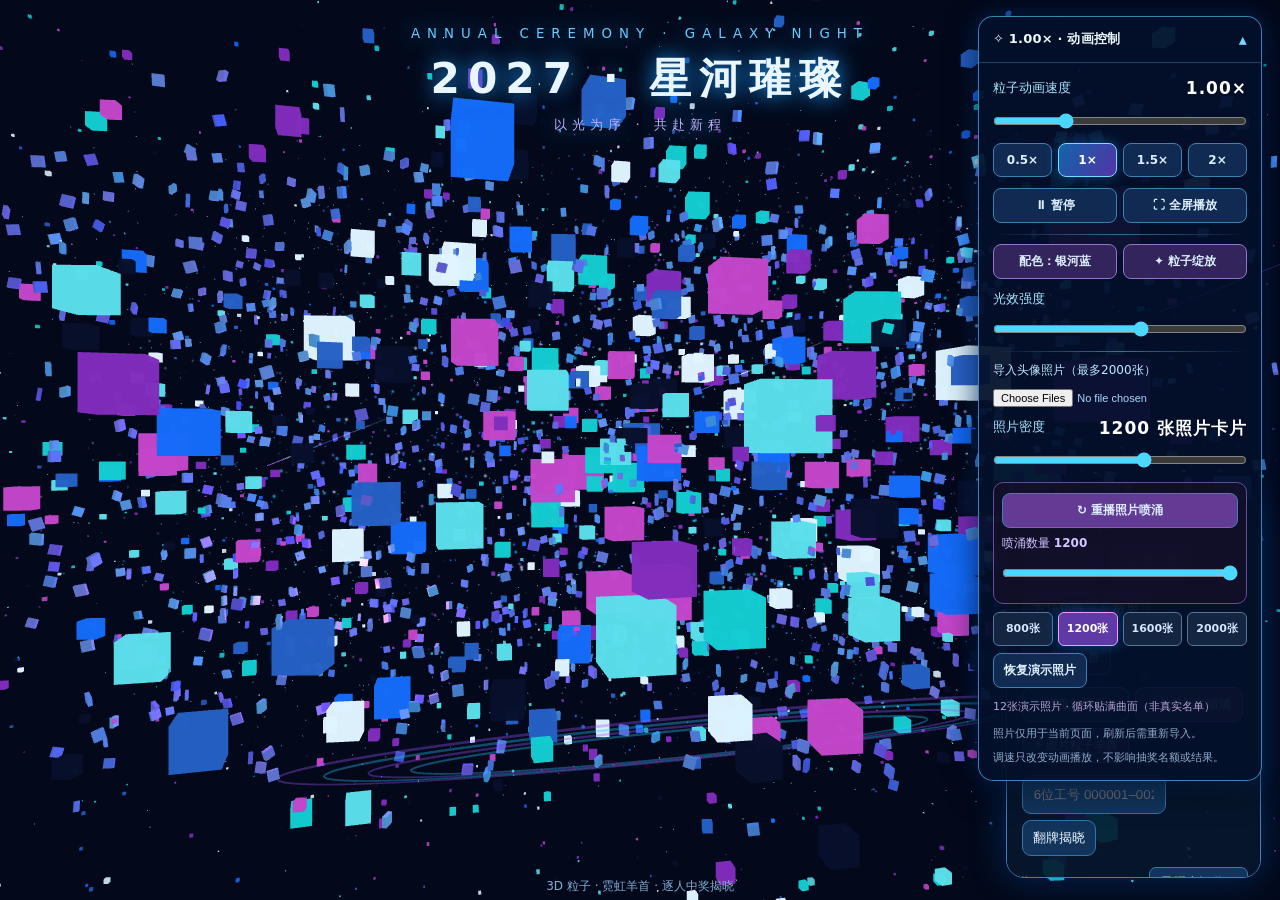
==== commit f00a498a: "feat(cinema): add animated ram portrait spray and side walls" ====
--- a/index.html
+++ b/index.html
@@ -1,7 +1,7 @@
 <!doctype html><html lang="zh"><head><meta charset="utf-8"><meta name="viewport" content="width=device-width,initial-scale=1"><title>2027 星河盛典抽奖</title><style>body{margin:0;background:#030a1d;color:#eaf6ff;font-family:system-ui,'PingFang SC',sans-serif;overflow:hidden}#screen{position:fixed;inset:0}header{position:fixed;top:22px;left:0;right:0;text-align:center;pointer-events:none;text-shadow:0 0 22px #189bff}header small{color:#6dcaff;letter-spacing:7px}h1{margin:8px;font-size:clamp(24px,4vw,48px);letter-spacing:8px}header p{color:#c2b2ff;letter-spacing:5px;font-size:13px}.control{position:fixed;right:20px;bottom:20px;background:#07182de8;padding:16px;border:1px solid #447dba;border-radius:18px;box-shadow:0 0 35px #0554ad66;width:280px}.control button,.control input{border:1px solid #3274ac;background:#12345a;color:#eaf4ff;border-radius:9px;padding:11px;margin:3px;cursor:pointer}.control input{width:144px}.control button:hover{background:#2462ab}.win{position:fixed;left:50%;top:49%;transform:translate(-50%,-50%) scale(.4);opacity:0;transition:.6s cubic-bezier(.2,1.5,.3,1);background:linear-gradient(135deg,#112b60,#14163b);border:2px solid #efcd80;border-radius:22px;padding:30px 65px;text-align:center;box-shadow:0 0 100px #d5a14f88;pointer-events:none}.win.show{opacity:1;transform:translate(-50%,-50%) scale(1)}.win .face{width:90px;height:90px;border-radius:50%;background:linear-gradient(45deg,#22deff,#8047f0);margin:auto;display:grid;place-items:center;font-size:38px;border:3px solid #eec972}.win h2{font-size:37px;margin:12px}.win span{color:#f4d187;letter-spacing:4px}.wall{position:fixed;left:20px;bottom:22px;max-width:46vw;display:flex;flex-wrap:wrap;gap:8px}.wall div{border:1px solid #bfa263;background:#071936da;padding:9px 13px;border-radius:10px;animation:pop .5s both}@keyframes pop{from{transform:scale(.3) translateY(50px);opacity:0}to{transform:scale(1);opacity:1}}.note{position:fixed;bottom:12px;left:50%;transform:translateX(-50%);font-size:12px;color:#85acd5}@media(max-width:700px){.control{width:230px;right:5px;bottom:5px;padding:8px}.win{padding:12px 35px}.wall{max-width:35vw;font-size:11px}header{top:8px}header small{font-size:9px}}</style><style>
 @media (min-width:900px){header{top:2.5vh}header h1{font-size:min(3.3vw,52px)}header p{margin:6px}.control{right:1.5vw;bottom:2.5vh;width:255px;max-height:42vh;overflow:auto;box-sizing:border-box;padding:12px}.control p{margin:6px 0}.control button{padding:8px 10px}.control input{width:120px}.wall{max-width:42vw;max-height:22vh;overflow:hidden;bottom:2.5vh}.note{bottom:5px}.win{max-width:65vw;box-sizing:border-box}}
 @media(max-height:750px){header{top:8px}header h1{font-size:30px;margin:3px}header p{margin:2px}.control{bottom:12px;padding:9px}.control p{margin:3px 0}.control button,.control input{padding:6px}.win{padding:15px 35px}}
-</style><link rel="stylesheet" href="./projector.css?v=cinema3"><link rel="stylesheet" href="./cinema.css?v=cinema3"><link rel="stylesheet" href="./controls.css?v=cinema11"><link rel="stylesheet" href="./reveal.css?v=cinema5"></head><body><button id="operator-toggle" type="button">控制台</button><div id="screen"></div><header><small>ANNUAL CEREMONY · GALAXY NIGHT</small><h1>2027 · 星河璀璨</h1><p>以光为序 · 共赴新程</p></header><div class="wall" id="wall"></div><div class="win" id="win"><span>★ CONGRATULATIONS ★</span><div class="face" id="face">星</div><h2 id="person">幸运嘉宾</h2><p id="department">星耀幸运奖</p></div><div class="control"><b>✧ 现场控制台</b><p><button id="text">2027 文字</button><button id="sphere">3D 姓名球</button></p><p><button id="matrix">方块矩阵</button><button id="scatter">散射</button></p><p><button id="ram" title="正面羊角、银河蓝紫粒子与流光">✧ 霓虹羊首</button></p><p><button id="ramdepth" type="button" title="原参考图深度粒子版本（不包含照片卡片）" aria-pressed="false">✧ 深度粒子羊首</button><button id="ramref" type="button" title="三维羊角照片曲面与发光粒子" aria-pressed="false">✧ 照片粒子羊首</button></p><input id="employee" inputmode="numeric" maxlength="6" aria-label="输入六位员工工号" placeholder="6位工号 000001–002000"><button id="draw">翻牌揭晓</button><p class="draw-settings"><label for="prize-select">奖项</label><select id="prize-select" aria-label="当前奖项"><option>星耀幸运奖</option><option>三等奖</option><option>二等奖</option><option>一等奖</option><option>特等奖</option></select></p><p class="draw-settings"><label for="reveal-mode">揭晓节奏</label><select id="reveal-mode" aria-label="揭晓节奏"><option value="normal">普通 · 3秒</option><option value="grand">大奖 · 3秒</option><option value="quick">快速 · 1秒</option><option value="long5">加长 · 5秒</option><option value="long8">悬念 · 8秒</option><option value="long10">特别大奖 · 10秒</option></select></p><p class="draw-settings"><label class="draw-check"><input type="checkbox" id="fast-followups" checked>同奖项后续快速翻牌</label></p><p><button id="random">随机演示</button><button id="draw5">5人同屏演示</button><button id="reset">重置</button></p><small>2,000 名模拟员工 · 实时 WebGL</small></div><section id="reveal-overlay" class="reveal-overlay" hidden aria-hidden="true" aria-label="开奖翻牌揭晓">
+</style><link rel="stylesheet" href="./projector.css?v=cinema3"><link rel="stylesheet" href="./cinema.css?v=cinema3"><link rel="stylesheet" href="./controls.css?v=cinema12"><link rel="stylesheet" href="./reveal.css?v=cinema5"></head><body><button id="operator-toggle" type="button">控制台</button><div id="screen"></div><header><small>ANNUAL CEREMONY · GALAXY NIGHT</small><h1>2027 · 星河璀璨</h1><p>以光为序 · 共赴新程</p></header><div class="wall" id="wall"></div><div class="win" id="win"><span>★ CONGRATULATIONS ★</span><div class="face" id="face">星</div><h2 id="person">幸运嘉宾</h2><p id="department">星耀幸运奖</p></div><div class="control"><b>✧ 现场控制台</b><p><button id="text">2027 文字</button><button id="sphere">3D 姓名球</button></p><p><button id="matrix">方块矩阵</button><button id="scatter">散射</button></p><p><button id="ram" title="正面羊角、银河蓝紫粒子与流光">✧ 霓虹羊首</button></p><p><button id="ramdepth" type="button" title="原参考图深度粒子版本（不包含照片卡片）" aria-pressed="false">✧ 深度粒子羊首</button><button id="ramspray" type="button" title="从羊头喷出照片，沿卷角盘旋后在两侧组成照片墙" aria-pressed="false">✧ 羊首照片喷涌</button><button id="ramref" type="button" title="三维羊角照片曲面与发光粒子" aria-pressed="false">✧ 照片粒子羊首</button></p><input id="employee" inputmode="numeric" maxlength="6" aria-label="输入六位员工工号" placeholder="6位工号 000001–002000"><button id="draw">翻牌揭晓</button><p class="draw-settings"><label for="prize-select">奖项</label><select id="prize-select" aria-label="当前奖项"><option>星耀幸运奖</option><option>三等奖</option><option>二等奖</option><option>一等奖</option><option>特等奖</option></select></p><p class="draw-settings"><label for="reveal-mode">揭晓节奏</label><select id="reveal-mode" aria-label="揭晓节奏"><option value="normal">普通 · 3秒</option><option value="grand">大奖 · 3秒</option><option value="quick">快速 · 1秒</option><option value="long5">加长 · 5秒</option><option value="long8">悬念 · 8秒</option><option value="long10">特别大奖 · 10秒</option></select></p><p class="draw-settings"><label class="draw-check"><input type="checkbox" id="fast-followups" checked>同奖项后续快速翻牌</label></p><p><button id="random">随机演示</button><button id="draw5">5人同屏演示</button><button id="reset">重置</button></p><small>2,000 名模拟员工 · 实时 WebGL</small></div><section id="reveal-overlay" class="reveal-overlay" hidden aria-hidden="true" aria-label="开奖翻牌揭晓">
 <div class="reveal-head"><div class="reveal-kicker">2027 · GALAXY AWARDS</div><div id="reveal-prize" class="reveal-prize">星耀幸运奖</div><div id="reveal-subtitle" class="reveal-subtitle">中奖名单已锁定 · 倒计时揭晓</div></div>
 <div id="reveal-countdown" class="reveal-countdown" aria-live="polite">3</div><div id="reveal-cards" class="reveal-cards"></div>
 </section><div class="note" id="note">3D 粒子 · 霓虹羊首 · 逐人中奖揭晓</div><details class="speed-dock" id="speed-dock">
@@ -29,9 +29,9 @@
   <input id="ram-photo-files" type="file" accept="image/*" multiple>
   <label for="ram-photo-ratio" class="dock-title">照片密度 <strong id="ram-photo-value">约1200张</strong></label>
   <input id="ram-photo-ratio" type="range" min="0" max="1" step="0.05" value="0.60">
-  <div class="photo-presets"><button type="button" data-photo-count="800">800张</button><button type="button" data-photo-count="1200" class="active">1200张</button><button type="button" data-photo-count="1600">1600张</button><button type="button" data-photo-count="2000">2000张</button></div><button id="ram-photo-reset" type="button">恢复演示照片</button>
+  <div class="spray-controls"><button type="button" id="spray-replay">↻ 重播照片喷涌</button><label for="spray-count">喷涌数量 <strong id="spray-count-value">1200</strong></label><input id="spray-count" type="range" min="120" max="1200" step="40" value="1200"></div><div class="photo-presets"><button type="button" data-photo-count="800">800张</button><button type="button" data-photo-count="1200" class="active">1200张</button><button type="button" data-photo-count="1600">1600张</button><button type="button" data-photo-count="2000">2000张</button></div><button id="ram-photo-reset" type="button">恢复演示照片</button>
   <p id="ram-photo-status" role="status">正在加载12张演示照片（循环使用）</p>
   <p class="dock-help">照片仅用于当前页面，刷新后需重新导入。</p>
   <p class="dock-help">调速只改变动画播放，不影响抽奖名额或结果。</p>
  </div>
-</details><script>if(/Android/i.test(navigator.userAgent))document.body.classList.add('projector');</script><script defer src="./reveal.js?v=cinema5"></script><script defer src="./lottery-flow.js?v=cinema4"></script><script defer src="./ram-shape.js?v=cinema5"></script><script defer src="./fallback.js?v=cinema11"></script><script type="module" src="./app.js?v=cinema11"></script></body></html>+</details><script>if(/Android/i.test(navigator.userAgent))document.body.classList.add('projector');</script><script defer src="./reveal.js?v=cinema5"></script><script defer src="./lottery-flow.js?v=cinema4"></script><script defer src="./ram-shape.js?v=cinema5"></script><script defer src="./fallback.js?v=cinema12"></script><script type="module" src="./app.js?v=cinema12"></script></body></html>
--- a/controls.css
+++ b/controls.css
@@ -50,3 +50,10 @@
 /* Independent historical reference depth cloud, separate from portrait ram. */
 .control #ramdepth{border-color:#4bc9fc;background:linear-gradient(120deg,#064266,#192c60);font-size:12px}
 .control #ramdepth[aria-pressed="true"],.control #ramref[aria-pressed="true"]{outline:2px solid #b5eaff;outline-offset:1px;box-shadow:0 0 15px #39bbfc66}
+
+.control #ramspray{border-color:#dd77f1;background:linear-gradient(120deg,#233f78,#7d245e);font-size:12px}
+.control #ramspray[aria-pressed="true"]{outline:2px solid #e9adff;box-shadow:0 0 17px #c04efc99}
+.spray-controls{margin:8px 0;padding:8px;border:1px solid #644c98;border-radius:10px;background:#140f29cc}
+.spray-controls label{display:block;font-size:12px;margin:5px 0;color:#d3c6ff}
+.spray-controls input{width:100%;padding:0;margin:5px 0}
+.spray-controls button{width:100%;margin:2px 0;background:#633a94}
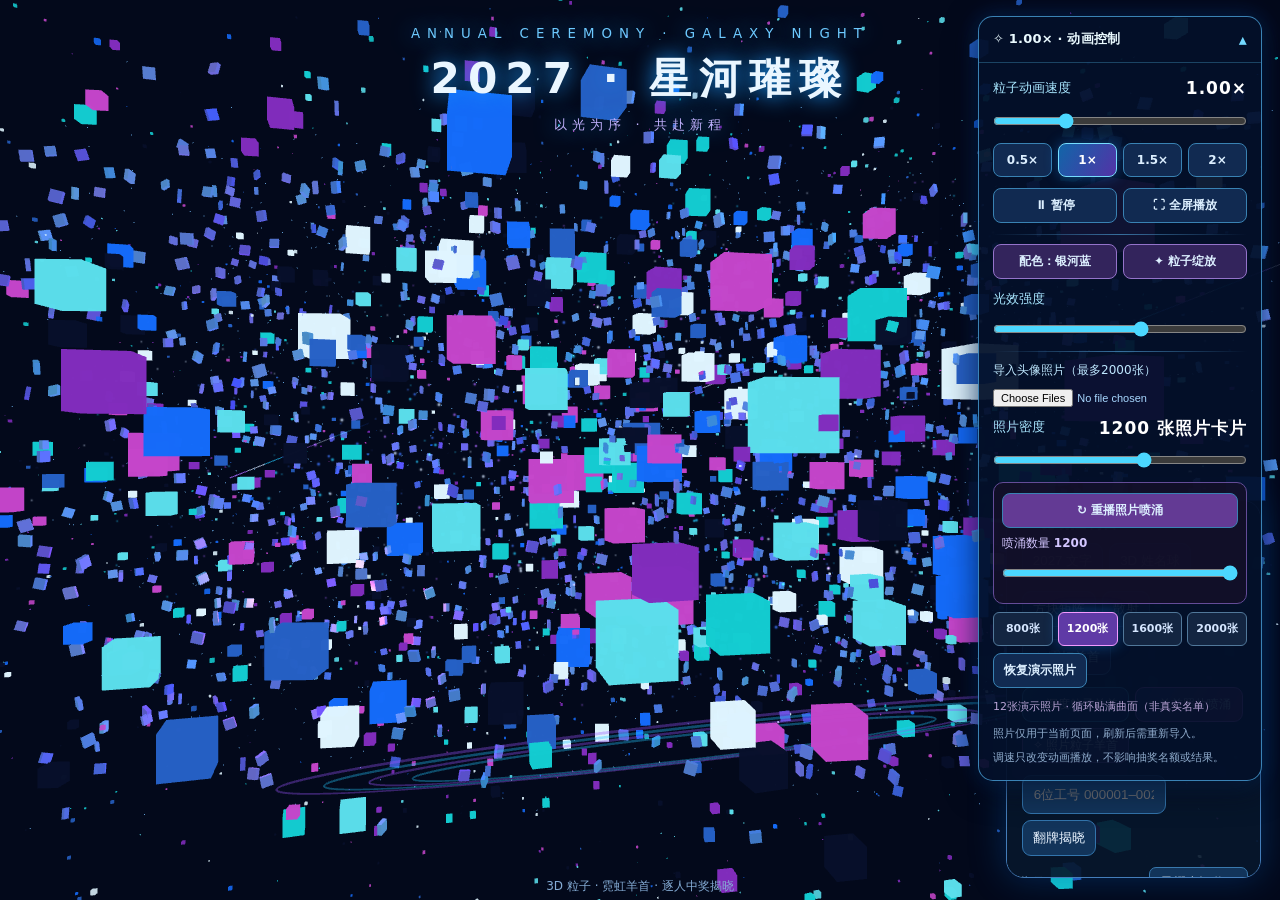
==== commit 15259cd9: "fix(cinema): align horn photo spray and hide outer orbit in spray mode" ====
--- a/index.html
+++ b/index.html
@@ -1,7 +1,7 @@
 <!doctype html><html lang="zh"><head><meta charset="utf-8"><meta name="viewport" content="width=device-width,initial-scale=1"><title>2027 星河盛典抽奖</title><style>body{margin:0;background:#030a1d;color:#eaf6ff;font-family:system-ui,'PingFang SC',sans-serif;overflow:hidden}#screen{position:fixed;inset:0}header{position:fixed;top:22px;left:0;right:0;text-align:center;pointer-events:none;text-shadow:0 0 22px #189bff}header small{color:#6dcaff;letter-spacing:7px}h1{margin:8px;font-size:clamp(24px,4vw,48px);letter-spacing:8px}header p{color:#c2b2ff;letter-spacing:5px;font-size:13px}.control{position:fixed;right:20px;bottom:20px;background:#07182de8;padding:16px;border:1px solid #447dba;border-radius:18px;box-shadow:0 0 35px #0554ad66;width:280px}.control button,.control input{border:1px solid #3274ac;background:#12345a;color:#eaf4ff;border-radius:9px;padding:11px;margin:3px;cursor:pointer}.control input{width:144px}.control button:hover{background:#2462ab}.win{position:fixed;left:50%;top:49%;transform:translate(-50%,-50%) scale(.4);opacity:0;transition:.6s cubic-bezier(.2,1.5,.3,1);background:linear-gradient(135deg,#112b60,#14163b);border:2px solid #efcd80;border-radius:22px;padding:30px 65px;text-align:center;box-shadow:0 0 100px #d5a14f88;pointer-events:none}.win.show{opacity:1;transform:translate(-50%,-50%) scale(1)}.win .face{width:90px;height:90px;border-radius:50%;background:linear-gradient(45deg,#22deff,#8047f0);margin:auto;display:grid;place-items:center;font-size:38px;border:3px solid #eec972}.win h2{font-size:37px;margin:12px}.win span{color:#f4d187;letter-spacing:4px}.wall{position:fixed;left:20px;bottom:22px;max-width:46vw;display:flex;flex-wrap:wrap;gap:8px}.wall div{border:1px solid #bfa263;background:#071936da;padding:9px 13px;border-radius:10px;animation:pop .5s both}@keyframes pop{from{transform:scale(.3) translateY(50px);opacity:0}to{transform:scale(1);opacity:1}}.note{position:fixed;bottom:12px;left:50%;transform:translateX(-50%);font-size:12px;color:#85acd5}@media(max-width:700px){.control{width:230px;right:5px;bottom:5px;padding:8px}.win{padding:12px 35px}.wall{max-width:35vw;font-size:11px}header{top:8px}header small{font-size:9px}}</style><style>
 @media (min-width:900px){header{top:2.5vh}header h1{font-size:min(3.3vw,52px)}header p{margin:6px}.control{right:1.5vw;bottom:2.5vh;width:255px;max-height:42vh;overflow:auto;box-sizing:border-box;padding:12px}.control p{margin:6px 0}.control button{padding:8px 10px}.control input{width:120px}.wall{max-width:42vw;max-height:22vh;overflow:hidden;bottom:2.5vh}.note{bottom:5px}.win{max-width:65vw;box-sizing:border-box}}
 @media(max-height:750px){header{top:8px}header h1{font-size:30px;margin:3px}header p{margin:2px}.control{bottom:12px;padding:9px}.control p{margin:3px 0}.control button,.control input{padding:6px}.win{padding:15px 35px}}
-</style><link rel="stylesheet" href="./projector.css?v=cinema3"><link rel="stylesheet" href="./cinema.css?v=cinema3"><link rel="stylesheet" href="./controls.css?v=cinema12"><link rel="stylesheet" href="./reveal.css?v=cinema5"></head><body><button id="operator-toggle" type="button">控制台</button><div id="screen"></div><header><small>ANNUAL CEREMONY · GALAXY NIGHT</small><h1>2027 · 星河璀璨</h1><p>以光为序 · 共赴新程</p></header><div class="wall" id="wall"></div><div class="win" id="win"><span>★ CONGRATULATIONS ★</span><div class="face" id="face">星</div><h2 id="person">幸运嘉宾</h2><p id="department">星耀幸运奖</p></div><div class="control"><b>✧ 现场控制台</b><p><button id="text">2027 文字</button><button id="sphere">3D 姓名球</button></p><p><button id="matrix">方块矩阵</button><button id="scatter">散射</button></p><p><button id="ram" title="正面羊角、银河蓝紫粒子与流光">✧ 霓虹羊首</button></p><p><button id="ramdepth" type="button" title="原参考图深度粒子版本（不包含照片卡片）" aria-pressed="false">✧ 深度粒子羊首</button><button id="ramspray" type="button" title="从羊头喷出照片，沿卷角盘旋后在两侧组成照片墙" aria-pressed="false">✧ 羊首照片喷涌</button><button id="ramref" type="button" title="三维羊角照片曲面与发光粒子" aria-pressed="false">✧ 照片粒子羊首</button></p><input id="employee" inputmode="numeric" maxlength="6" aria-label="输入六位员工工号" placeholder="6位工号 000001–002000"><button id="draw">翻牌揭晓</button><p class="draw-settings"><label for="prize-select">奖项</label><select id="prize-select" aria-label="当前奖项"><option>星耀幸运奖</option><option>三等奖</option><option>二等奖</option><option>一等奖</option><option>特等奖</option></select></p><p class="draw-settings"><label for="reveal-mode">揭晓节奏</label><select id="reveal-mode" aria-label="揭晓节奏"><option value="normal">普通 · 3秒</option><option value="grand">大奖 · 3秒</option><option value="quick">快速 · 1秒</option><option value="long5">加长 · 5秒</option><option value="long8">悬念 · 8秒</option><option value="long10">特别大奖 · 10秒</option></select></p><p class="draw-settings"><label class="draw-check"><input type="checkbox" id="fast-followups" checked>同奖项后续快速翻牌</label></p><p><button id="random">随机演示</button><button id="draw5">5人同屏演示</button><button id="reset">重置</button></p><small>2,000 名模拟员工 · 实时 WebGL</small></div><section id="reveal-overlay" class="reveal-overlay" hidden aria-hidden="true" aria-label="开奖翻牌揭晓">
+</style><link rel="stylesheet" href="./projector.css?v=cinema3"><link rel="stylesheet" href="./cinema.css?v=cinema3"><link rel="stylesheet" href="./controls.css?v=cinema13"><link rel="stylesheet" href="./reveal.css?v=cinema5"></head><body><button id="operator-toggle" type="button">控制台</button><div id="screen"></div><header><small>ANNUAL CEREMONY · GALAXY NIGHT</small><h1>2027 · 星河璀璨</h1><p>以光为序 · 共赴新程</p></header><div class="wall" id="wall"></div><div class="win" id="win"><span>★ CONGRATULATIONS ★</span><div class="face" id="face">星</div><h2 id="person">幸运嘉宾</h2><p id="department">星耀幸运奖</p></div><div class="control"><b>✧ 现场控制台</b><p><button id="text">2027 文字</button><button id="sphere">3D 姓名球</button></p><p><button id="matrix">方块矩阵</button><button id="scatter">散射</button></p><p><button id="ram" title="正面羊角、银河蓝紫粒子与流光">✧ 霓虹羊首</button></p><p><button id="ramdepth" type="button" title="原参考图深度粒子版本（不包含照片卡片）" aria-pressed="false">✧ 深度粒子羊首</button><button id="ramspray" type="button" title="从羊头喷出照片，沿卷角盘旋后在两侧组成照片墙" aria-pressed="false">✧ 羊首照片喷涌</button><button id="ramref" type="button" title="三维羊角照片曲面与发光粒子" aria-pressed="false">✧ 照片粒子羊首</button></p><input id="employee" inputmode="numeric" maxlength="6" aria-label="输入六位员工工号" placeholder="6位工号 000001–002000"><button id="draw">翻牌揭晓</button><p class="draw-settings"><label for="prize-select">奖项</label><select id="prize-select" aria-label="当前奖项"><option>星耀幸运奖</option><option>三等奖</option><option>二等奖</option><option>一等奖</option><option>特等奖</option></select></p><p class="draw-settings"><label for="reveal-mode">揭晓节奏</label><select id="reveal-mode" aria-label="揭晓节奏"><option value="normal">普通 · 3秒</option><option value="grand">大奖 · 3秒</option><option value="quick">快速 · 1秒</option><option value="long5">加长 · 5秒</option><option value="long8">悬念 · 8秒</option><option value="long10">特别大奖 · 10秒</option></select></p><p class="draw-settings"><label class="draw-check"><input type="checkbox" id="fast-followups" checked>同奖项后续快速翻牌</label></p><p><button id="random">随机演示</button><button id="draw5">5人同屏演示</button><button id="reset">重置</button></p><small>2,000 名模拟员工 · 实时 WebGL</small></div><section id="reveal-overlay" class="reveal-overlay" hidden aria-hidden="true" aria-label="开奖翻牌揭晓">
 <div class="reveal-head"><div class="reveal-kicker">2027 · GALAXY AWARDS</div><div id="reveal-prize" class="reveal-prize">星耀幸运奖</div><div id="reveal-subtitle" class="reveal-subtitle">中奖名单已锁定 · 倒计时揭晓</div></div>
 <div id="reveal-countdown" class="reveal-countdown" aria-live="polite">3</div><div id="reveal-cards" class="reveal-cards"></div>
 </section><div class="note" id="note">3D 粒子 · 霓虹羊首 · 逐人中奖揭晓</div><details class="speed-dock" id="speed-dock">
@@ -34,4 +34,4 @@
   <p class="dock-help">照片仅用于当前页面，刷新后需重新导入。</p>
   <p class="dock-help">调速只改变动画播放，不影响抽奖名额或结果。</p>
  </div>
-</details><script>if(/Android/i.test(navigator.userAgent))document.body.classList.add('projector');</script><script defer src="./reveal.js?v=cinema5"></script><script defer src="./lottery-flow.js?v=cinema4"></script><script defer src="./ram-shape.js?v=cinema5"></script><script defer src="./fallback.js?v=cinema12"></script><script type="module" src="./app.js?v=cinema12"></script></body></html>+</details><script>if(/Android/i.test(navigator.userAgent))document.body.classList.add('projector');</script><script defer src="./reveal.js?v=cinema5"></script><script defer src="./lottery-flow.js?v=cinema4"></script><script defer src="./ram-shape.js?v=cinema5"></script><script defer src="./fallback.js?v=cinema12"></script><script type="module" src="./app.js?v=cinema13"></script></body></html>
--- a/controls.css
+++ b/controls.css
@@ -57,3 +57,8 @@
 .spray-controls label{display:block;font-size:12px;margin:5px 0;color:#d3c6ff}
 .spray-controls input{width:100%;padding:0;margin:5px 0}
 .spray-controls button{width:100%;margin:2px 0;background:#633a94}
+
+/* Dedicated clean-cinema spray mode: no headline over the ram, dock at bottom. */
+body.spray-active header{display:none}
+body.spray-active .speed-dock{top:auto;bottom:16px;right:16px;max-height:70dvh}
+body.spray-active .speed-dock:not([open]){max-height:58px}
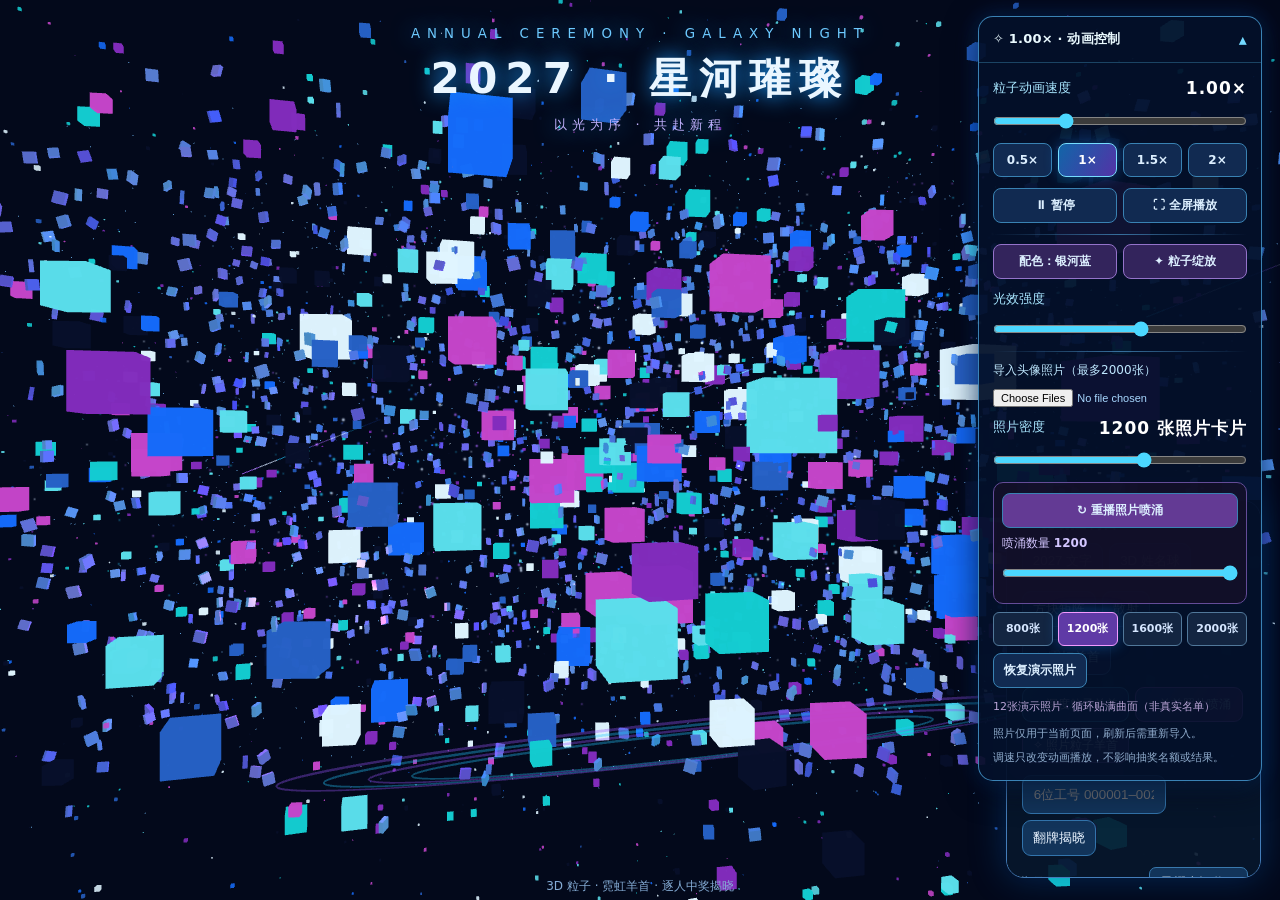
==== commit b850e74c: "fix(cinema): bust browser cache for restored full ram silhouette" ====
--- a/index.html
+++ b/index.html
@@ -34,4 +34,4 @@
   <p class="dock-help">照片仅用于当前页面，刷新后需重新导入。</p>
   <p class="dock-help">调速只改变动画播放，不影响抽奖名额或结果。</p>
  </div>
-</details><script>if(/Android/i.test(navigator.userAgent))document.body.classList.add('projector');</script><script defer src="./reveal.js?v=cinema5"></script><script defer src="./lottery-flow.js?v=cinema4"></script><script defer src="./ram-shape.js?v=cinema5"></script><script defer src="./fallback.js?v=cinema12"></script><script type="module" src="./app.js?v=cinema13"></script></body></html>+</details><script>if(/Android/i.test(navigator.userAgent))document.body.classList.add('projector');</script><script defer src="./reveal.js?v=cinema5"></script><script defer src="./lottery-flow.js?v=cinema4"></script><script defer src="./ram-shape.js?v=cinema5"></script><script defer src="./fallback.js?v=cinema12"></script><script type="module" src="./app.js?v=cinema15"></script></body></html>
